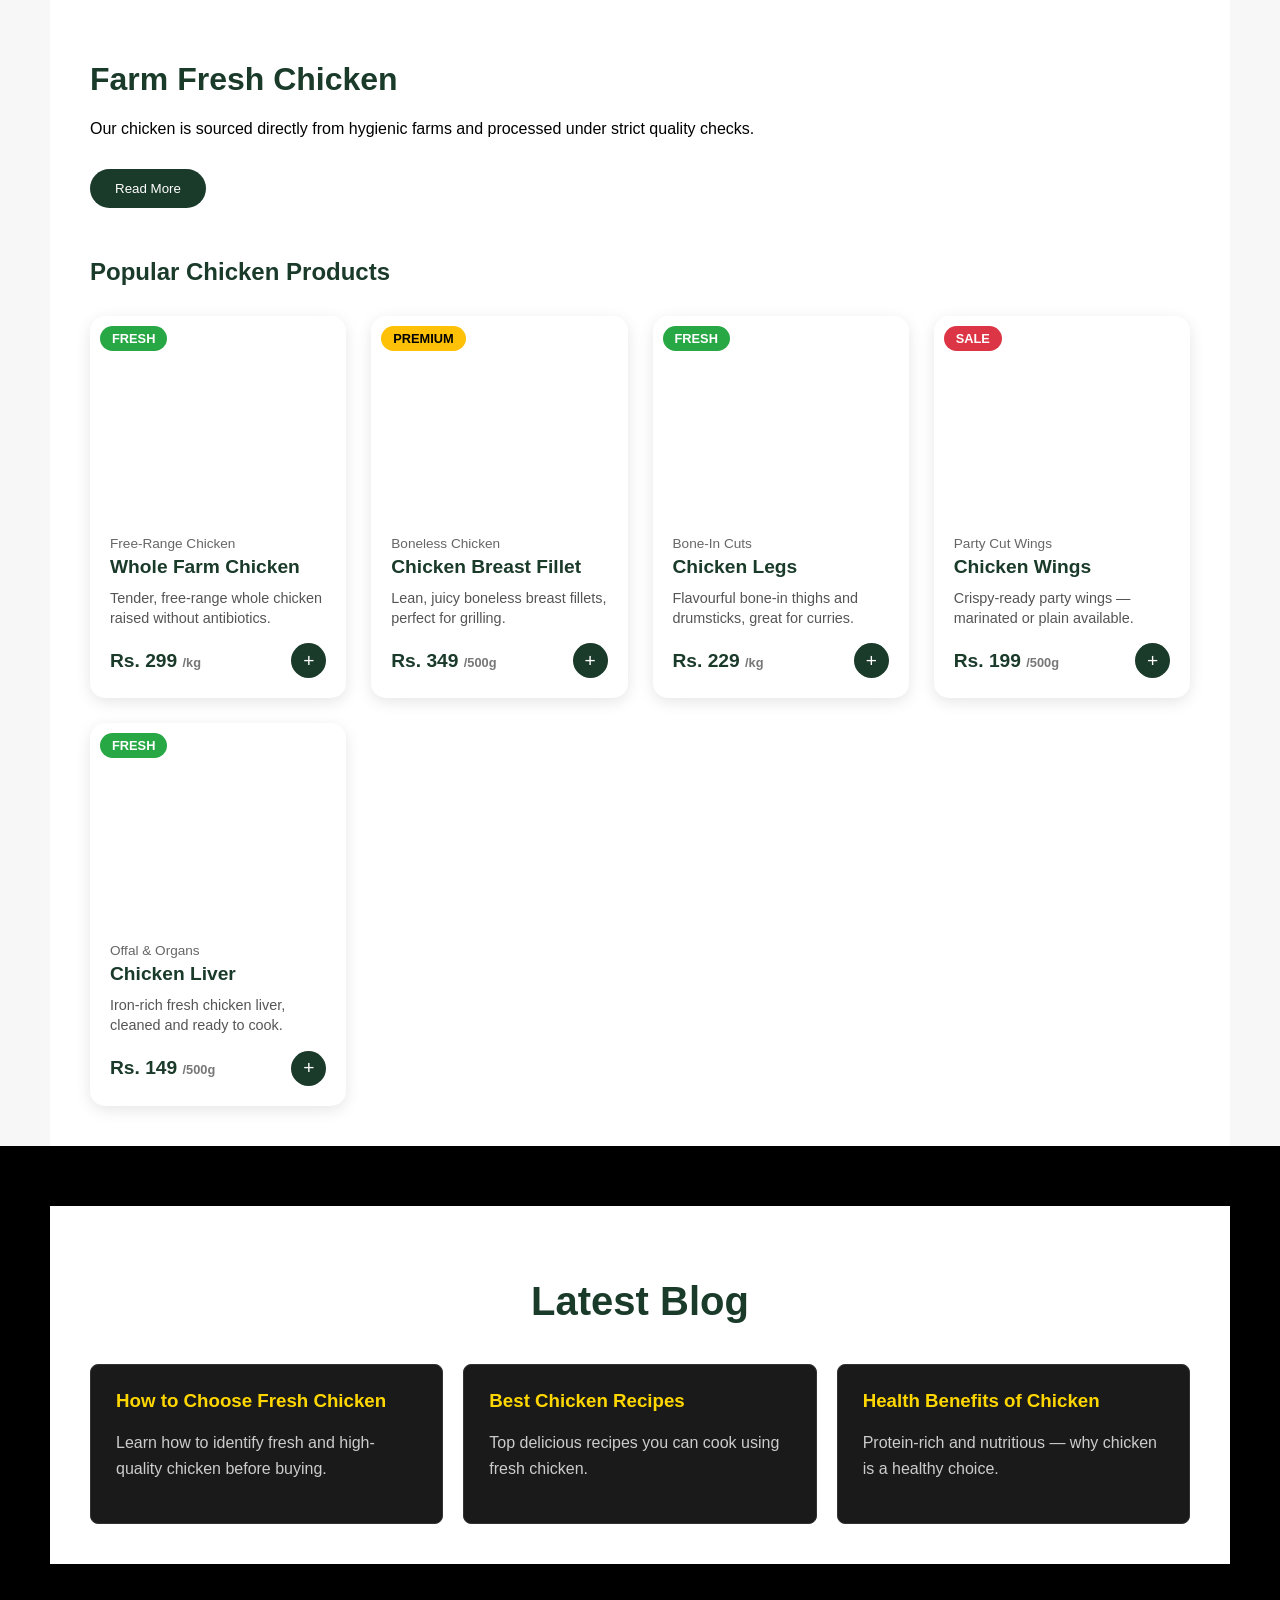
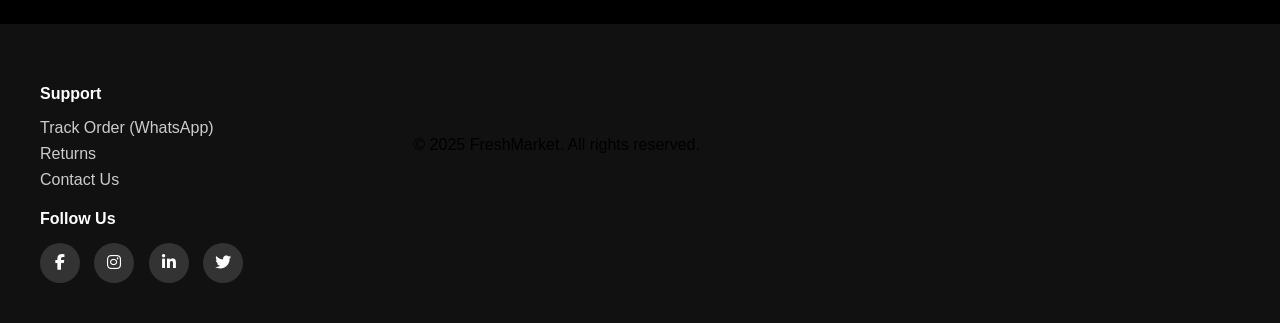
==== chicken.html @ e904e816 "Add files via upload" ====
<!DOCTYPE html>
<html lang="en">
<head>
    <meta charset="UTF-8">
    <meta name="viewport" content="width=device-width, initial-scale=1.0">

    <title>Fresh Chicken Online | Farm Fresh Chicken Delivery</title>
    <meta name="description" content="Order farm fresh chicken online. Premium quality, hygienic processing, and fast delivery.">
    <meta name="keywords" content="fresh chicken, buy chicken online, chicken delivery">
    <meta name="author" content="FreshMarket">

    <link rel="stylesheet" href="https://cdnjs.cloudflare.com/ajax/libs/font-awesome/6.5.0/css/all.min.css">

    <style>
        body {
            font-family: Arial, sans-serif;
            margin: 0;
            background: #f7f7f7;
        }

        /* Header */
        .header {
            background: #1A3A2A;
            color: white;
            text-align: center;
            padding: 20px;
        }

        /* Container */
        .container {
            max-width: 1100px;
            margin: auto;
            background: white;
            padding: 40px;
            animation: fadeIn 1s ease;
        }

        @keyframes fadeIn {
            from { opacity: 0; transform: translateY(20px); }
            to { opacity: 1; transform: translateY(0); }
        }

        .hero-img {
            width: 100%;
            border-radius: 15px;
            margin-bottom: 20px;
        }

        h1, h2 {
            color: #1A3A2A;
        }

        .read-more {
            display: none;
            margin-top: 10px;
        }

        .btn {
            background: #1A3A2A;
            color: white;
            padding: 12px 25px;
            border: none;
            border-radius: 30px;
            cursor: pointer;
            margin-top: 15px;
        }

        /* Updated Product Grid & Cards */
        .products-grid {
            display: grid;
            grid-template-columns: repeat(auto-fit, minmax(250px, 1fr));
            gap: 25px;
            margin-top: 30px;
        }

        .product-card {
            background: white;
            border-radius: 15px;
            box-shadow: 0 4px 15px rgba(0,0,0,0.1);
            overflow: hidden;
            transition: 0.3s;
            display: flex;
            flex-direction: column;
        }

        .product-card:hover {
            transform: translateY(-5px);
        }

        .product-img-wrap {
            position: relative;
            height: 200px;
        }

        .product-img {
            width: 100%;
            height: 100%;
            object-fit: cover;
        }

        /* Badges */
        .product-badge {
            position: absolute;
            top: 10px;
            left: 10px;
            padding: 5px 12px;
            border-radius: 20px;
            font-size: 0.8rem;
            color: white;
            font-weight: bold;
            text-transform: uppercase;
        }

        .badge-fresh { background: #28a745; }
        .badge-premium { background: #ffc107; color: #000; }
        .badge-sale { background: #dc3545; }

        .product-body {
            padding: 20px;
            flex-grow: 1;
            display: flex;
            flex-direction: column;
        }

        .product-cat {
            color: #666;
            font-size: 0.85rem;
            margin-bottom: 5px;
        }

        .product-name {
            font-size: 1.2rem;
            font-weight: bold;
            color: #1A3A2A;
            margin-bottom: 10px;
        }

        .product-desc {
            font-size: 0.9rem;
            color: #555;
            margin-bottom: 15px;
            line-height: 1.4;
        }

        .product-footer {
            display: flex;
            justify-content: space-between;
            align-items: center;
            margin-top: auto;
        }

        .product-price {
            font-size: 1.2rem;
            font-weight: bold;
            color: #1A3A2A;
        }

        .product-price .unit {
            font-size: 0.8rem;
            color: #777;
        }

        .add-btn {
            background: #1A3A2A;
            color: white;
            border: none;
            width: 35px;
            height: 35px;
            border-radius: 50%;
            cursor: pointer;
            font-size: 1.2rem;
            display: flex;
            align-items: center;
            justify-content: center;
            transition: 0.2s;
        }

        .add-btn:hover {
            background: #28a745;
        }

    </style>
</head>
<body>

    <div class="container">

        <h1>Farm Fresh Chicken</h1>
        <p>Our chicken is sourced directly from hygienic farms and processed under strict quality checks.</p>

        <div class="read-more" id="moreText">
            <p>
                We ensure antibiotic-free, hormone-free poultry delivered in temperature-controlled packaging.
                Every piece is cut fresh and sealed to maintain taste and nutrition.
                Perfect for curries, grills, and everyday cooking.
            </p>
        </div>
        <button class="btn" onclick="toggleRead()">Read More</button>

        <h2 style="margin-top: 50px;">Popular Chicken Products</h2>
        <div id="productsGrid" class="products-grid">
            </div>
    </div>

    <script>
        // Data provided by the user
        const products = [
            { id:1, cat:'chicken', name:'Whole Farm Chicken', sub:'Free-Range Chicken', price:'Rs. 299', unit:'/kg', badge:'fresh', badgeLabel:'Fresh', desc:'Tender, free-range whole chicken raised without antibiotics.', img:'https://images.unsplash.com/photo-1587593810167-a84920ea0781?w=600&q=80' },
            { id:2, cat:'chicken', name:'Chicken Breast Fillet', sub:'Boneless Chicken', price:'Rs. 349', unit:'/500g', badge:'premium', badgeLabel:'Premium', desc:'Lean, juicy boneless breast fillets, perfect for grilling.', img:'https://images.unsplash.com/photo-1682991136736-a2b44623eeba?w=500&auto=format&fit=crop&q=60' },
            { id:3, cat:'chicken', name:'Chicken Legs', sub:'Bone-In Cuts', price:'Rs. 229', unit:'/kg', badge:'fresh', badgeLabel:'Fresh', desc:'Flavourful bone-in thighs and drumsticks, great for curries.', img:'https://media.istockphoto.com/id/1351966480/photo/raw-chicken-drum-stick-or-leg-pieces.webp?a=1&b=1&s=612x612&w=0&k=20&c=igDbLb6wiDadajXGD3pyt2d3ijChe7ovx_XZblskCac=' },
            { id:4, cat:'chicken', name:'Chicken Wings', sub:'Party Cut Wings', price:'Rs. 199', unit:'/500g', badge:'sale', badgeLabel:'Sale', desc:'Crispy-ready party wings — marinated or plain available.', img:'https://media.istockphoto.com/id/1130423940/photo/raw-chicken-wings.webp?a=1&b=1&s=612x612&w=0&k=20&c=3L_in81CK1aBq9viFOgYk0ZvPSkTZ2IHqcJkPZ5LTrU=' },
            { id:6, cat:'chicken', name:'Chicken Liver', sub:'Offal & Organs', price:'Rs. 149', unit:'/500g', badge:'fresh', badgeLabel:'Fresh', desc:'Iron-rich fresh chicken liver, cleaned and ready to cook.', img:'https://media.istockphoto.com/id/1266413084/photo/fresh-chicken-liver-on-a-cutting-board-with-cooking-ingredients.webp?a=1&b=1&s=612x612&w=0&k=20&c=8vWkVTcsEAAaOYxZyqfM0vT5w5yUyzNh_hho4cezIBc=' }
        ];

        // Rendering Function
        function renderProducts(filter = 'all') {
            const grid = document.getElementById('productsGrid');
            const filtered = filter === 'all' ? products : products.filter(p => p.cat === filter);
            grid.innerHTML = filtered.map(p => `
                <div class="product-card" data-cat="${p.cat}">
                    <div class="product-img-wrap">
                        <img class="product-img" src="${p.img}" alt="${p.name}" loading="lazy" onerror="this.src='https://images.unsplash.com/photo-1542838132-92c53300491e?w=600&q=80'">
                        <span class="product-badge badge-${p.badge}">${p.badgeLabel}</span>
                    </div>
                    <div class="product-body">
                        <div class="product-cat">${p.sub}</div>
                        <div class="product-name">${p.name}</div>
                        <div class="product-desc">${p.desc}</div>
                        <div class="product-footer">
                            <div class="product-price">${p.price} <span class="unit">${p.unit}</span></div>
                            <button class="add-btn" onclick="addToCart('${p.name}')" title="Add to cart">+</button>
                        </div>
                    </div>
                </div>
            `).join('');
        }

        // Helper Functions
        function toggleRead() {
            const moreText = document.getElementById("moreText");
            if (moreText.style.display === "block") {
                moreText.style.display = "none";
            } else {
                moreText.style.display = "block";
            }
        }

        function addToCart(name) {
            alert(name + " added to cart!");
        }

        // Initialize display
        window.onload = () => {
            renderProducts();
        };
        
    </script>
    
</body>
</html>

<html>
  
<section class="blog-section">
  <div class="container">
    <h2 class="section-title">Latest Blog</h2>

    <div class="blog-grid">
      <article class="blog-card">
        <h3>How to Choose Fresh Chicken</h3>
        <p>Learn how to identify fresh and high-quality chicken before buying.</p>
      </article>

      <article class="blog-card">
        <h3>Best Chicken Recipes</h3>
        <p>Top delicious recipes you can cook using fresh chicken.</p>
      </article>

      <article class="blog-card">
        <h3>Health Benefits of Chicken</h3>
        <p>Protein-rich and nutritious — why chicken is a healthy choice.</p>
      </article>
    </div>
  </div>
</section>

<style>
  /* Main Section Styles */
  .blog-section {
    background-color: #000000; /* True Black Background */
    color: #ffffff;           /* White text for contrast */
    padding: 60px 20px;
    font-family: sans-serif;
  }

  .section-title {
    text-align: center;
    font-size: 2.5rem;
    margin-bottom: 40px;
    color: #Black;
  }

  /* Grid Layout */
  .blog-grid {
    display: grid;
    grid-template-columns: repeat(auto-fit, minmax(300px, 1fr));
    gap: 20px;
    max-width: 1200px;
    margin: 0 auto;
  }

  /* Card Styling */
  .blog-card {
    background-color: #1a1a1a; /* Dark grey card for depth */
    padding: 25px;
    border-radius: 8px;
    border: 1px solid #333;    /* Subtle border */
    transition: transform 0.3s ease;
  }

  .blog-card:hover {
    transform: translateY(-5px);
    border-color: #555;
  }

  .blog-card h3 {
    margin-top: 0;
    color: #ffd700; /* Gold accent for headers */
  }

  .blog-card p {
    color: #cccccc;
    line-height: 1.6;
  }
</style>


<!-- Font Awesome (ADD IN HEAD) -->
<link rel="stylesheet" href="https://cdnjs.cloudflare.com/ajax/libs/font-awesome/6.4.0/css/all.min.css">

<div class="footer">
<div class="footer-col">
<h4>Support</h4>
<ul>
  <li><a href="https://wa.me/918197451760">Track Order (WhatsApp)</a></li>
  <li><a href="mailto:freshmarket.gt.tc.com">Returns</a></li>
  <li><a href="tel:+918197451760">Contact Us</a></li>
</ul>
  <div class="footer-col">
    <h4>Follow Us</h4>
    <div class="social-links">
      <a href="https://www.facebook.com/" target="_blank"><i class="fab fa-facebook-f"></i></a>
      <a href="https://www.instagram.com/" target="_blank"><i class="fab fa-instagram"></i></a>
      <a href="https://www.linkedin.com/" target="_blank"><i class="fab fa-linkedin-in"></i></a>
      <a href="https://twitter.com/" target="_blank"><i class="fab fa-twitter"></i></a>
    </div>
  </div>

</div>

<style>
.footer {
  display: flex;
  gap: 40px;
  flex-wrap: wrap;
  background: #111;
  padding: 40px;
}

.footer-col h4 {
  color: #fff;
  margin-bottom: 15px;
}

.footer-col ul {
  list-style: none;
  padding: 0;
}

.footer-col ul li a {
  color: #ccc;
  text-decoration: none;
  display: block;
  margin-bottom: 8px;
}

.social-links a {
  display: inline-block;
  height: 40px;
  width: 40px;
  background: #333;
  margin-right: 10px;
  text-align: center;
  line-height: 40px;
  border-radius: 50%;
  color: #fff;
  transition: 0.3s;
}

.social-links a:hover {
  background: #e63946;
}
</style>
<ul>
<div class="footer">
    <ul/>
<div class="footer-bottom">
<p>© 2025 FreshMarket. All rights reserved.</p>
</div>
<p>
<script>
let cartCount = 0;
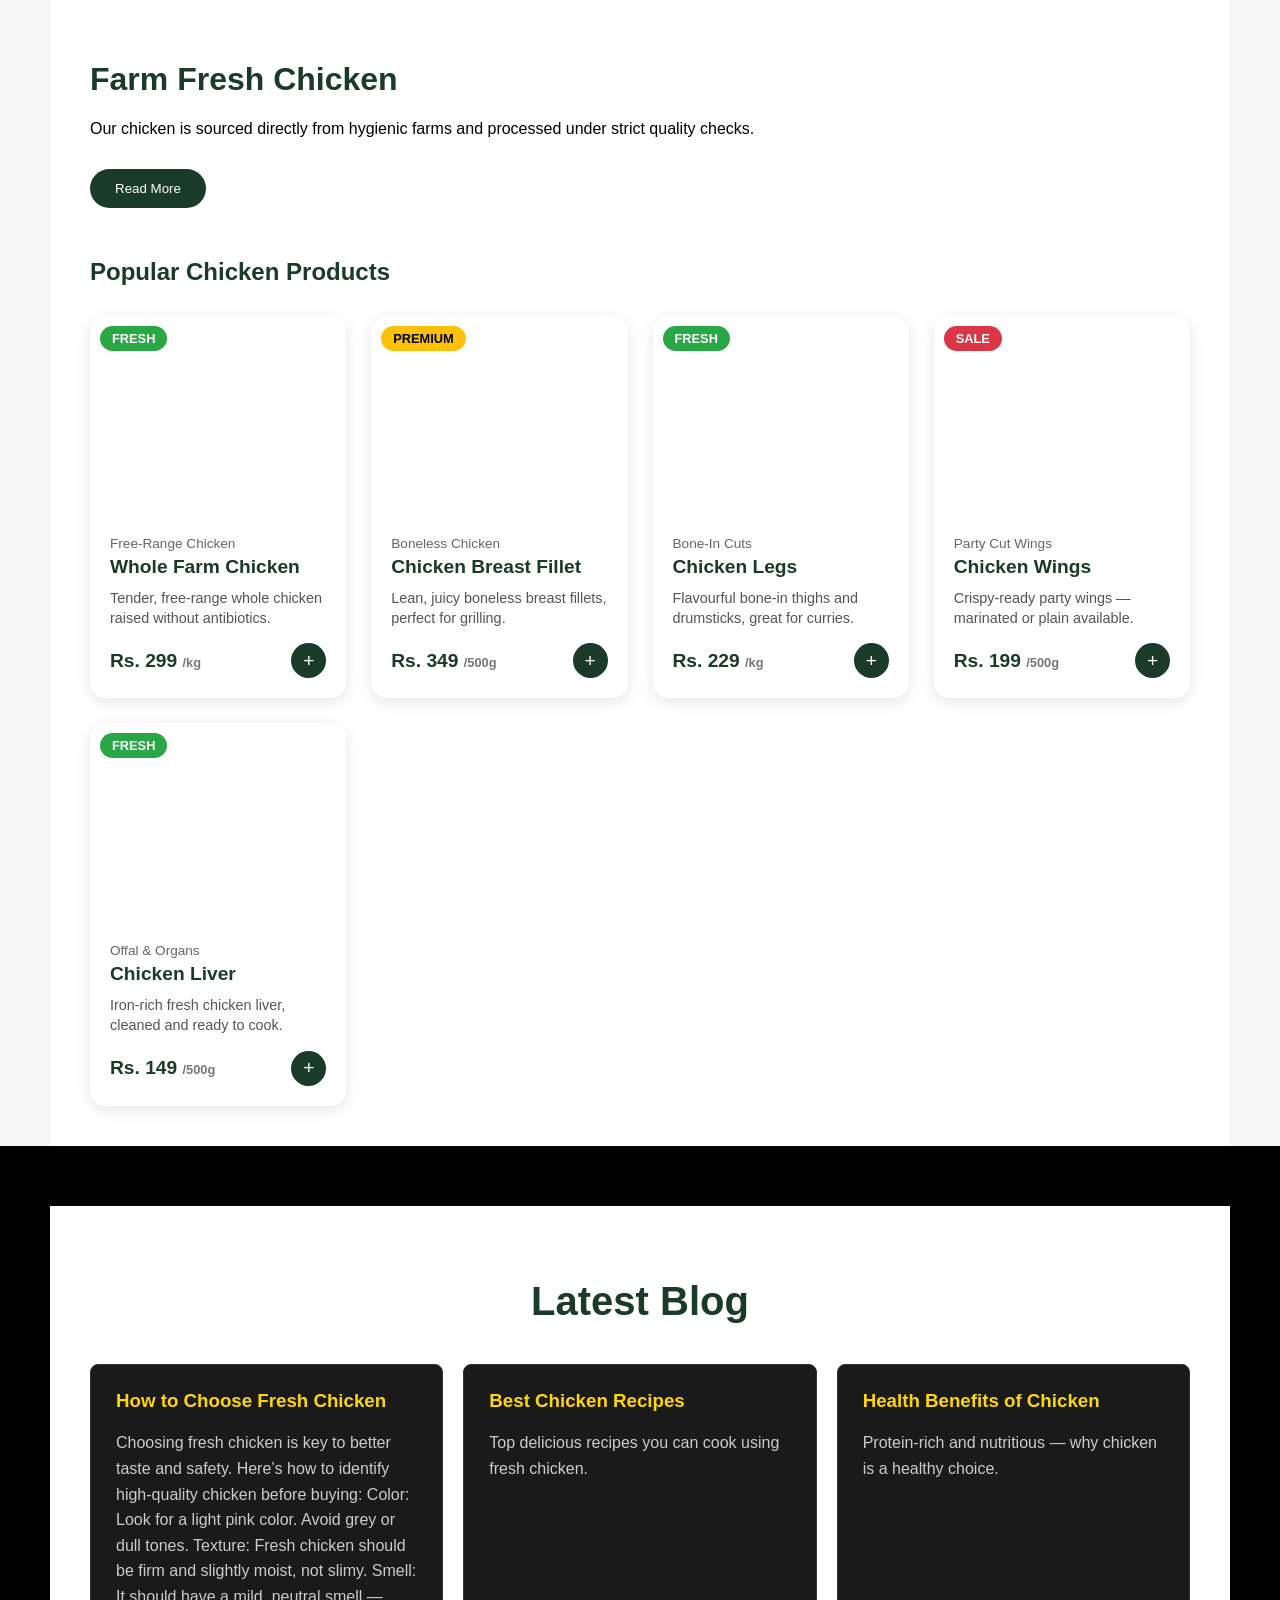
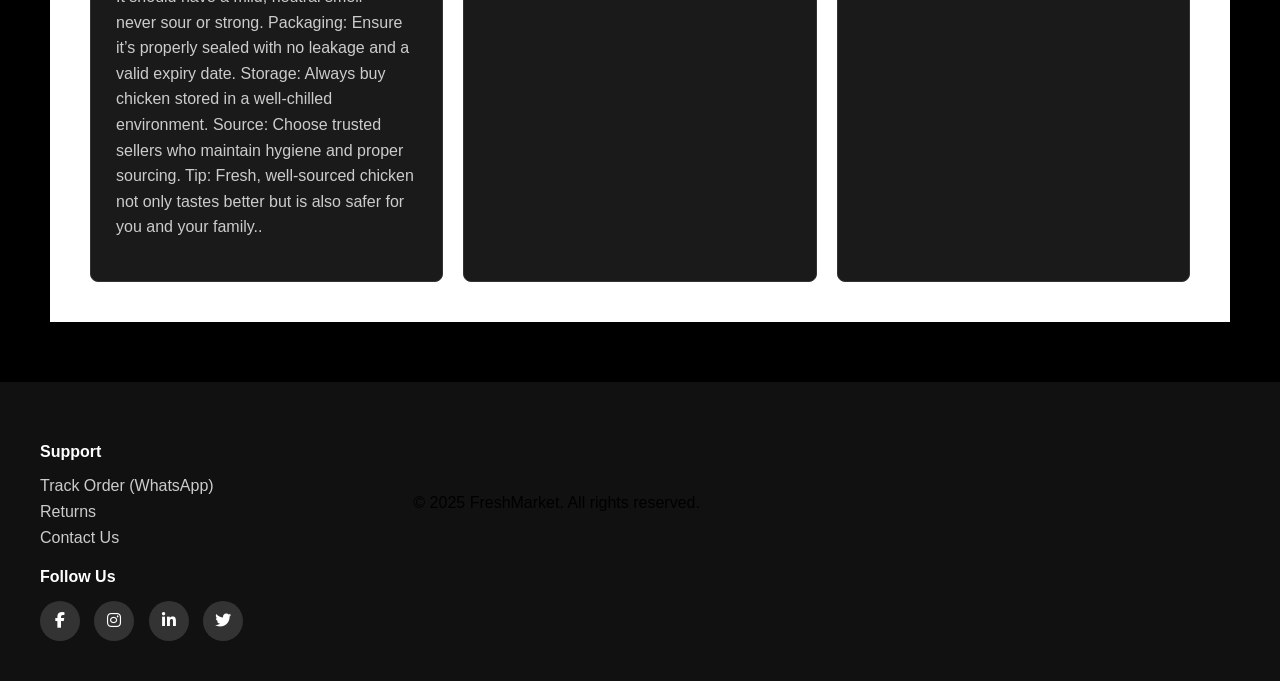
==== commit 643cb95c: "Update chicken.html" ====
--- a/chicken.html
+++ b/chicken.html
@@ -1,6 +1,15 @@
 <!DOCTYPE html>
 <html lang="en">
 <head>
+    <!-- Google tag (gtag.js) -->
+<script async src="https://www.googletagmanager.com/gtag/js?id=G-Z28W8X3R61"></script>
+<script>
+  window.dataLayer = window.dataLayer || [];
+  function gtag(){dataLayer.push(arguments);}
+  gtag('js', new Date());
+
+  gtag('config', 'G-Z28W8X3R61');
+</script>
     <meta charset="UTF-8">
     <meta name="viewport" content="width=device-width, initial-scale=1.0">
 
@@ -268,7 +277,16 @@
     <div class="blog-grid">
       <article class="blog-card">
         <h3>How to Choose Fresh Chicken</h3>
-        <p>Learn how to identify fresh and high-quality chicken before buying.</p>
+        <p>Choosing fresh chicken is key to better taste and safety. Here’s how to identify high-quality chicken before buying:
+
+Color: Look for a light pink color. Avoid grey or dull tones.
+Texture: Fresh chicken should be firm and slightly moist, not slimy.
+Smell: It should have a mild, neutral smell — never sour or strong.
+Packaging: Ensure it’s properly sealed with no leakage and a valid expiry date.
+Storage: Always buy chicken stored in a well-chilled environment.
+Source: Choose trusted sellers who maintain hygiene and proper sourcing.
+
+Tip: Fresh, well-sourced chicken not only tastes better but is also safer for you and your family..</p>
       </article>
 
       <article class="blog-card">
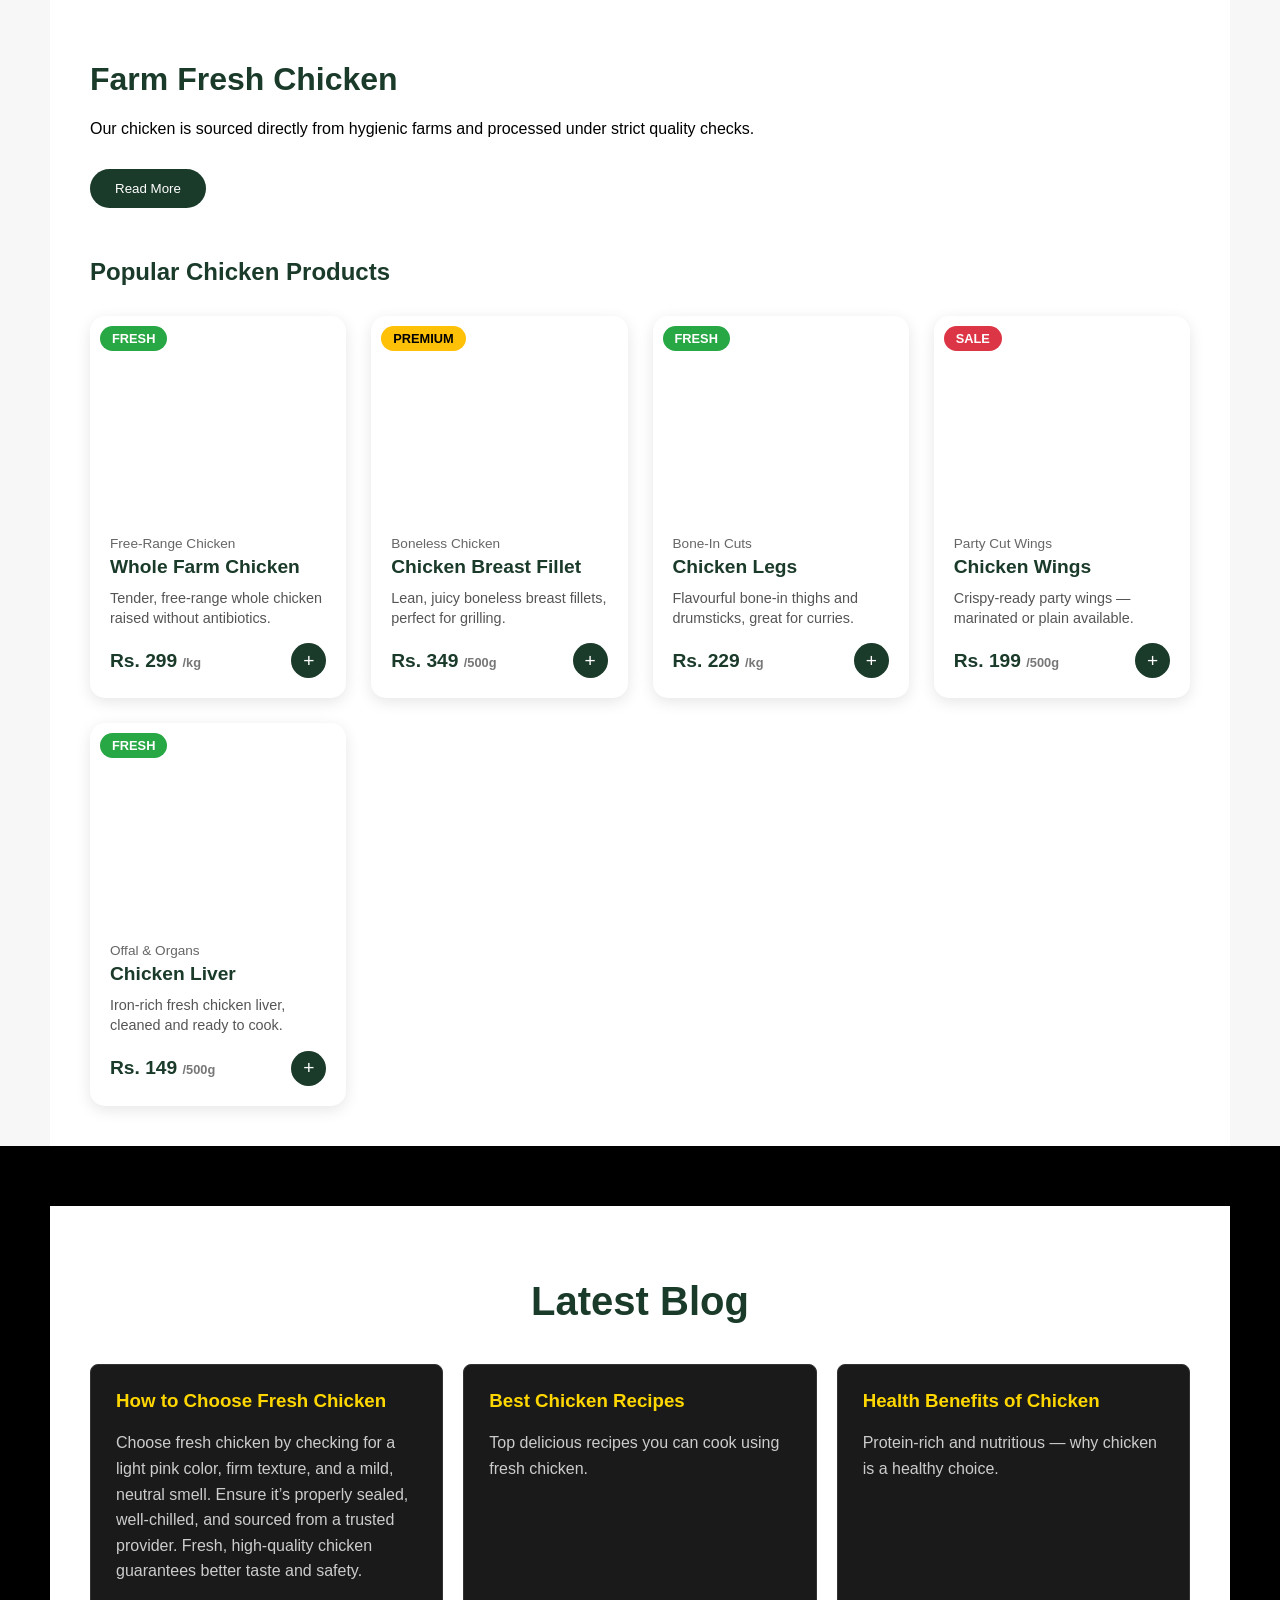
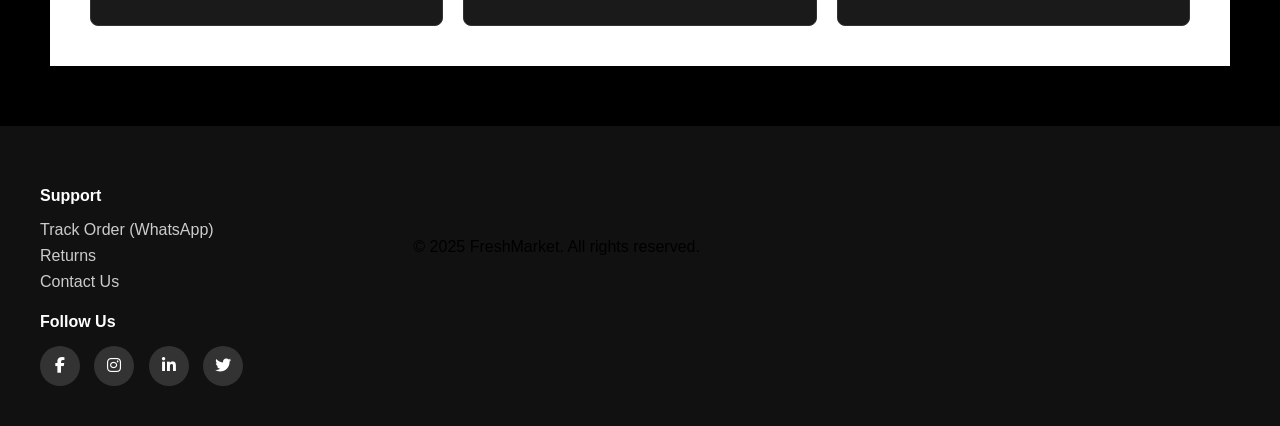
==== commit f4a15175: "Update chicken.html" ====
--- a/chicken.html
+++ b/chicken.html
@@ -277,16 +277,7 @@
     <div class="blog-grid">
       <article class="blog-card">
         <h3>How to Choose Fresh Chicken</h3>
-        <p>Choosing fresh chicken is key to better taste and safety. Here’s how to identify high-quality chicken before buying:
-
-Color: Look for a light pink color. Avoid grey or dull tones.
-Texture: Fresh chicken should be firm and slightly moist, not slimy.
-Smell: It should have a mild, neutral smell — never sour or strong.
-Packaging: Ensure it’s properly sealed with no leakage and a valid expiry date.
-Storage: Always buy chicken stored in a well-chilled environment.
-Source: Choose trusted sellers who maintain hygiene and proper sourcing.
-
-Tip: Fresh, well-sourced chicken not only tastes better but is also safer for you and your family..</p>
+        <p>Choose fresh chicken by checking for a light pink color, firm texture, and a mild, neutral smell. Ensure it’s properly sealed, well-chilled, and sourced from a trusted provider. Fresh, high-quality chicken guarantees better taste and safety.</p>
       </article>
 
       <article class="blog-card">
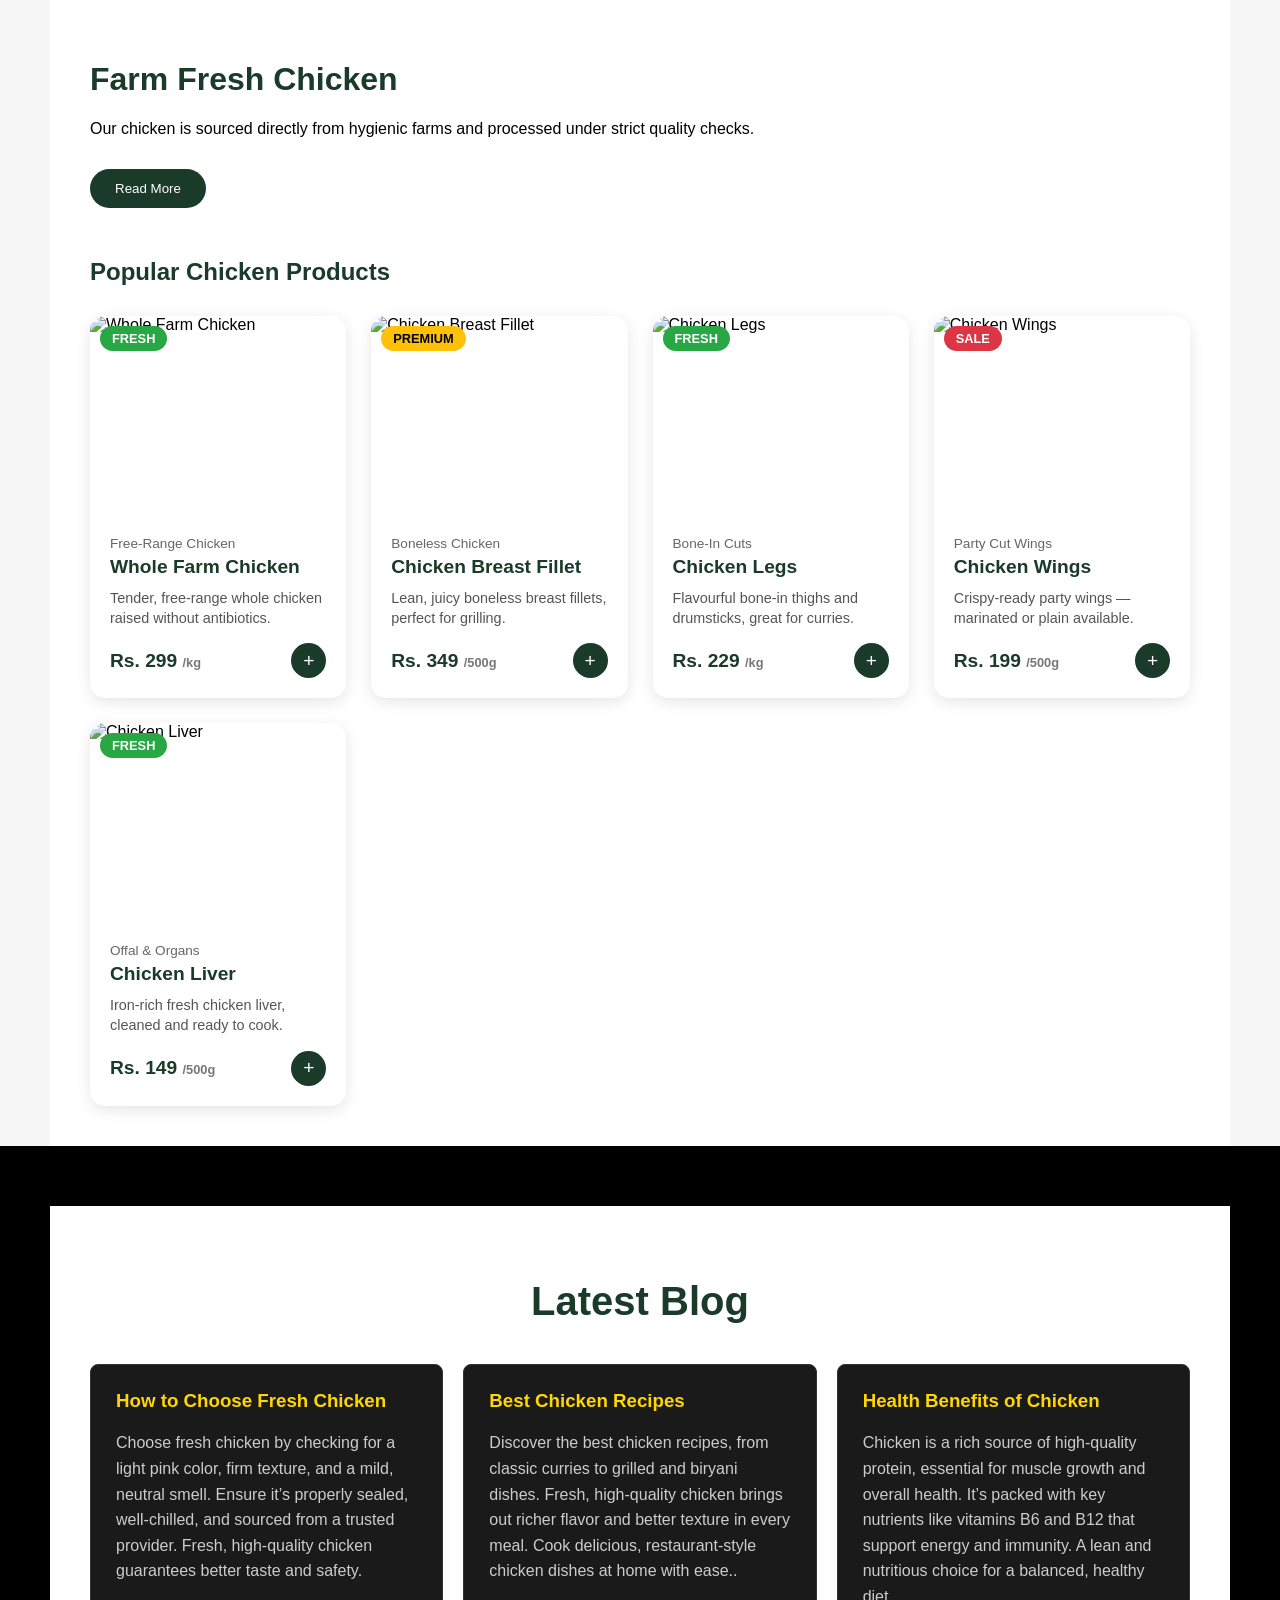
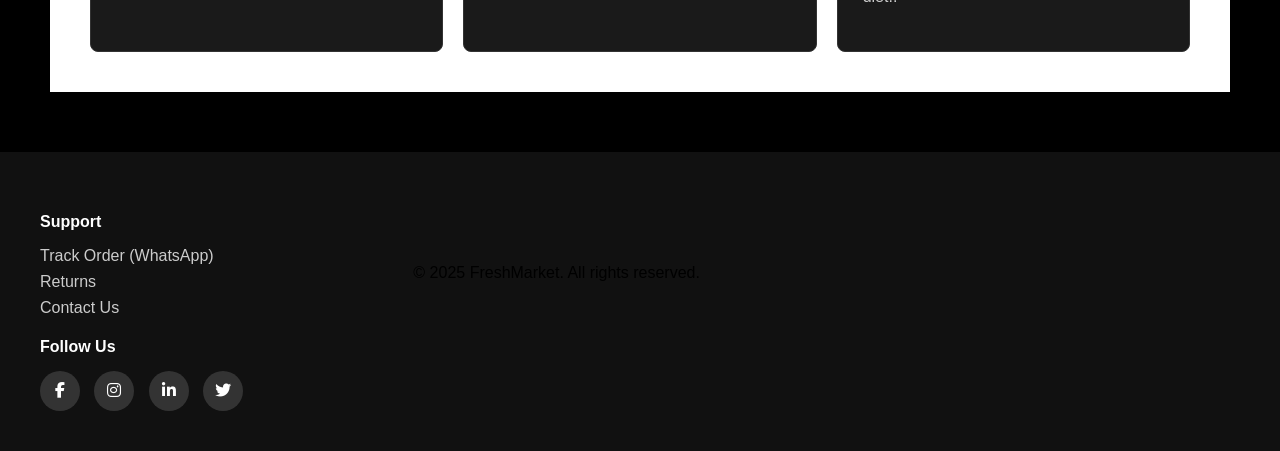
==== commit ec2f5d3e: "Update chicken.html" ====
--- a/chicken.html
+++ b/chicken.html
@@ -282,12 +282,12 @@
 
       <article class="blog-card">
         <h3>Best Chicken Recipes</h3>
-        <p>Top delicious recipes you can cook using fresh chicken.</p>
+        <p>Discover the best chicken recipes, from classic curries to grilled and biryani dishes. Fresh, high-quality chicken brings out richer flavor and better texture in every meal. Cook delicious, restaurant-style chicken dishes at home with ease..</p>
       </article>
 
       <article class="blog-card">
         <h3>Health Benefits of Chicken</h3>
-        <p>Protein-rich and nutritious — why chicken is a healthy choice.</p>
+        <p>Chicken is a rich source of high-quality protein, essential for muscle growth and overall health. It’s packed with key nutrients like vitamins B6 and B12 that support energy and immunity. A lean and nutritious choice for a balanced, healthy diet..</p>
       </article>
     </div>
   </div>
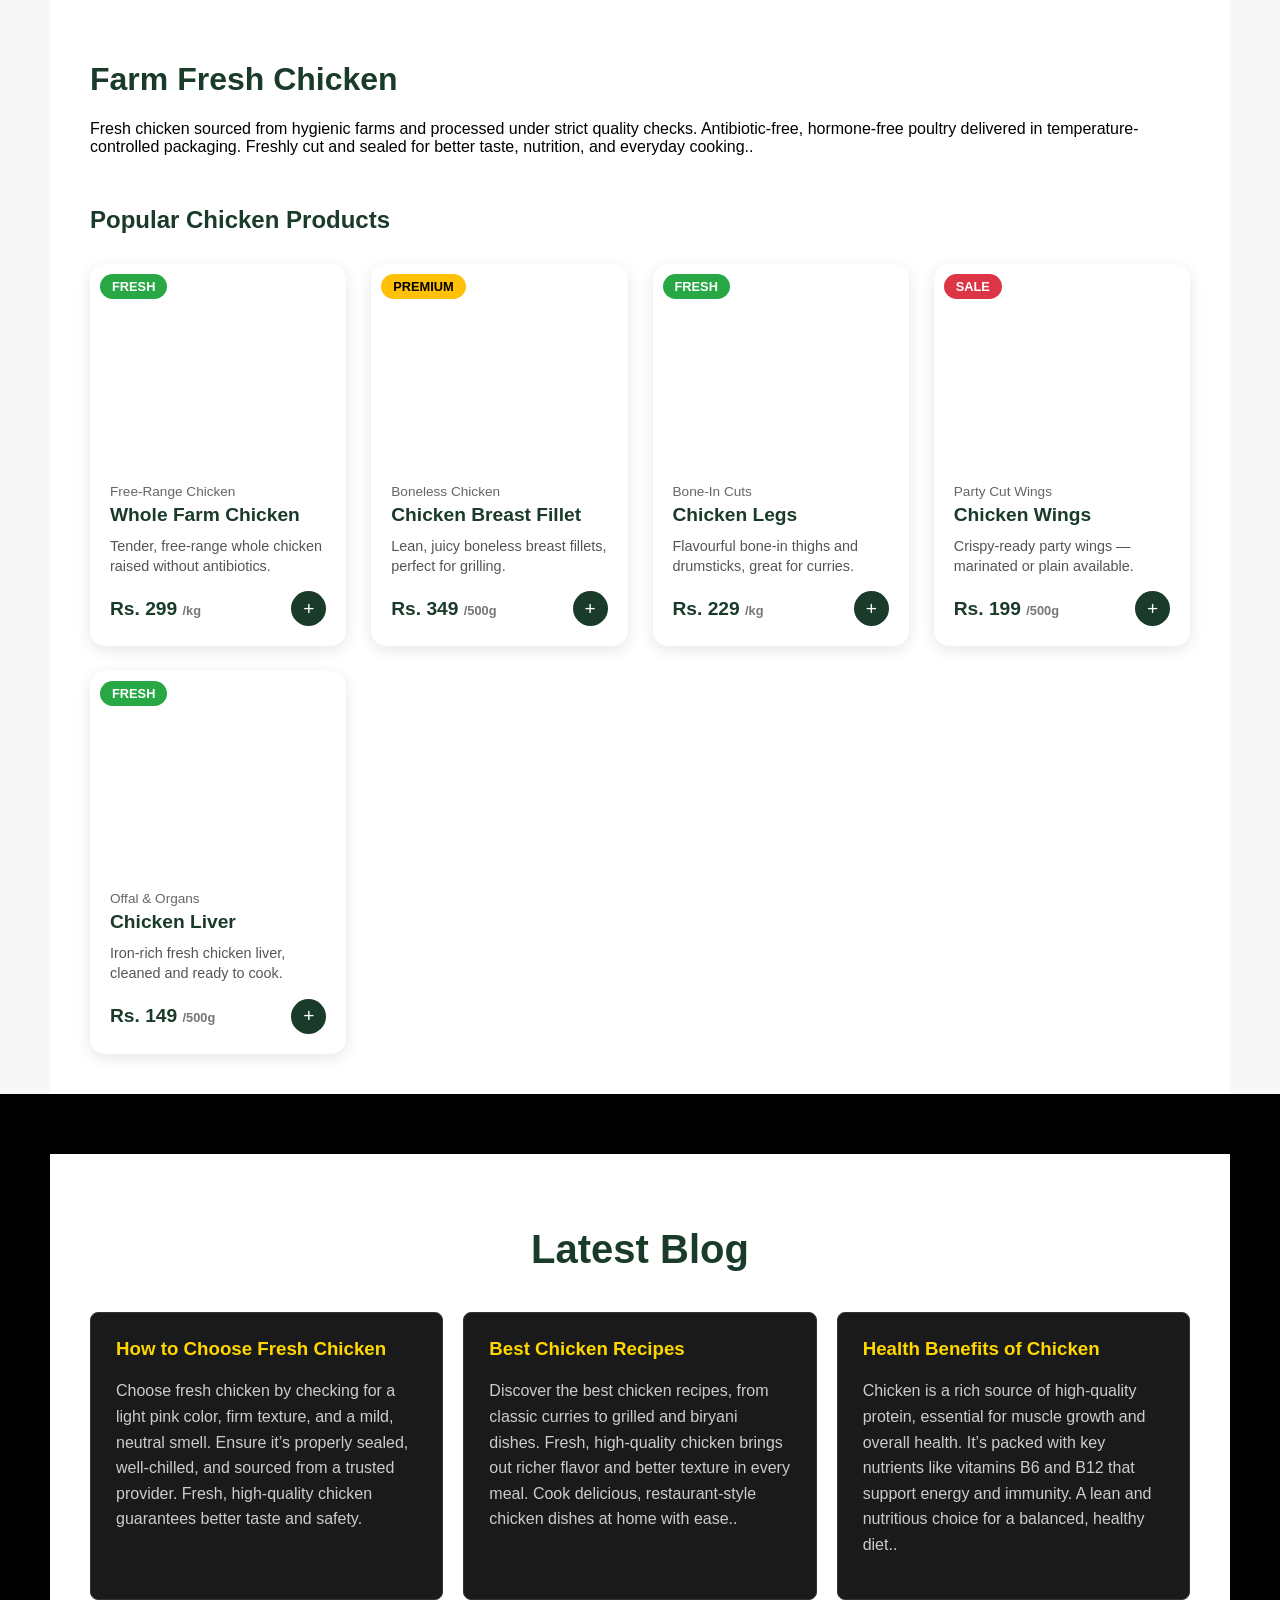
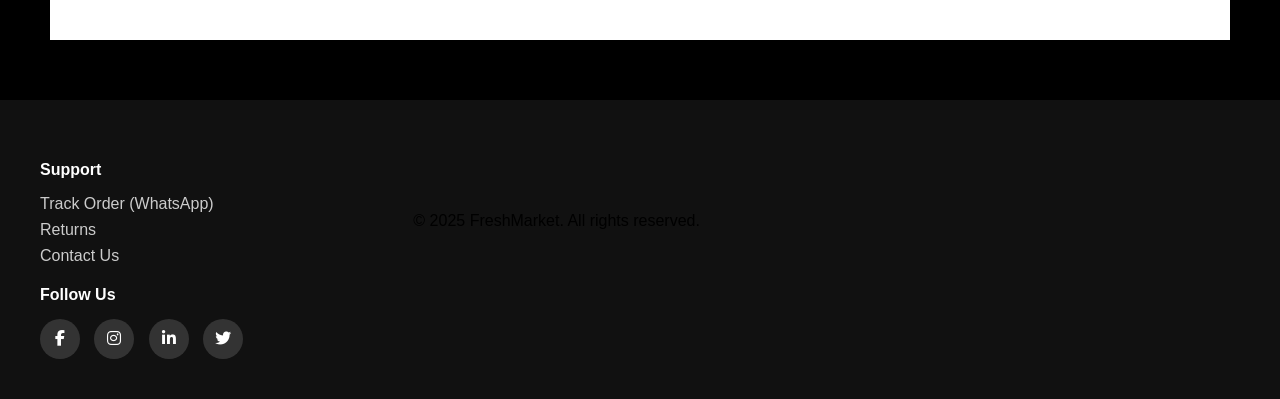
==== commit 5fd27194: "Update chicken.html" ====
--- a/chicken.html
+++ b/chicken.html
@@ -195,16 +195,7 @@
     <div class="container">
 
         <h1>Farm Fresh Chicken</h1>
-        <p>Our chicken is sourced directly from hygienic farms and processed under strict quality checks.</p>
-
-        <div class="read-more" id="moreText">
-            <p>
-                We ensure antibiotic-free, hormone-free poultry delivered in temperature-controlled packaging.
-                Every piece is cut fresh and sealed to maintain taste and nutrition.
-                Perfect for curries, grills, and everyday cooking.
-            </p>
-        </div>
-        <button class="btn" onclick="toggleRead()">Read More</button>
+        <p>Fresh chicken sourced from hygienic farms and processed under strict quality checks. Antibiotic-free, hormone-free poultry delivered in temperature-controlled packaging. Freshly cut and sealed for better taste, nutrition, and everyday cooking..</p>
 
         <h2 style="margin-top: 50px;">Popular Chicken Products</h2>
         <div id="productsGrid" class="products-grid">
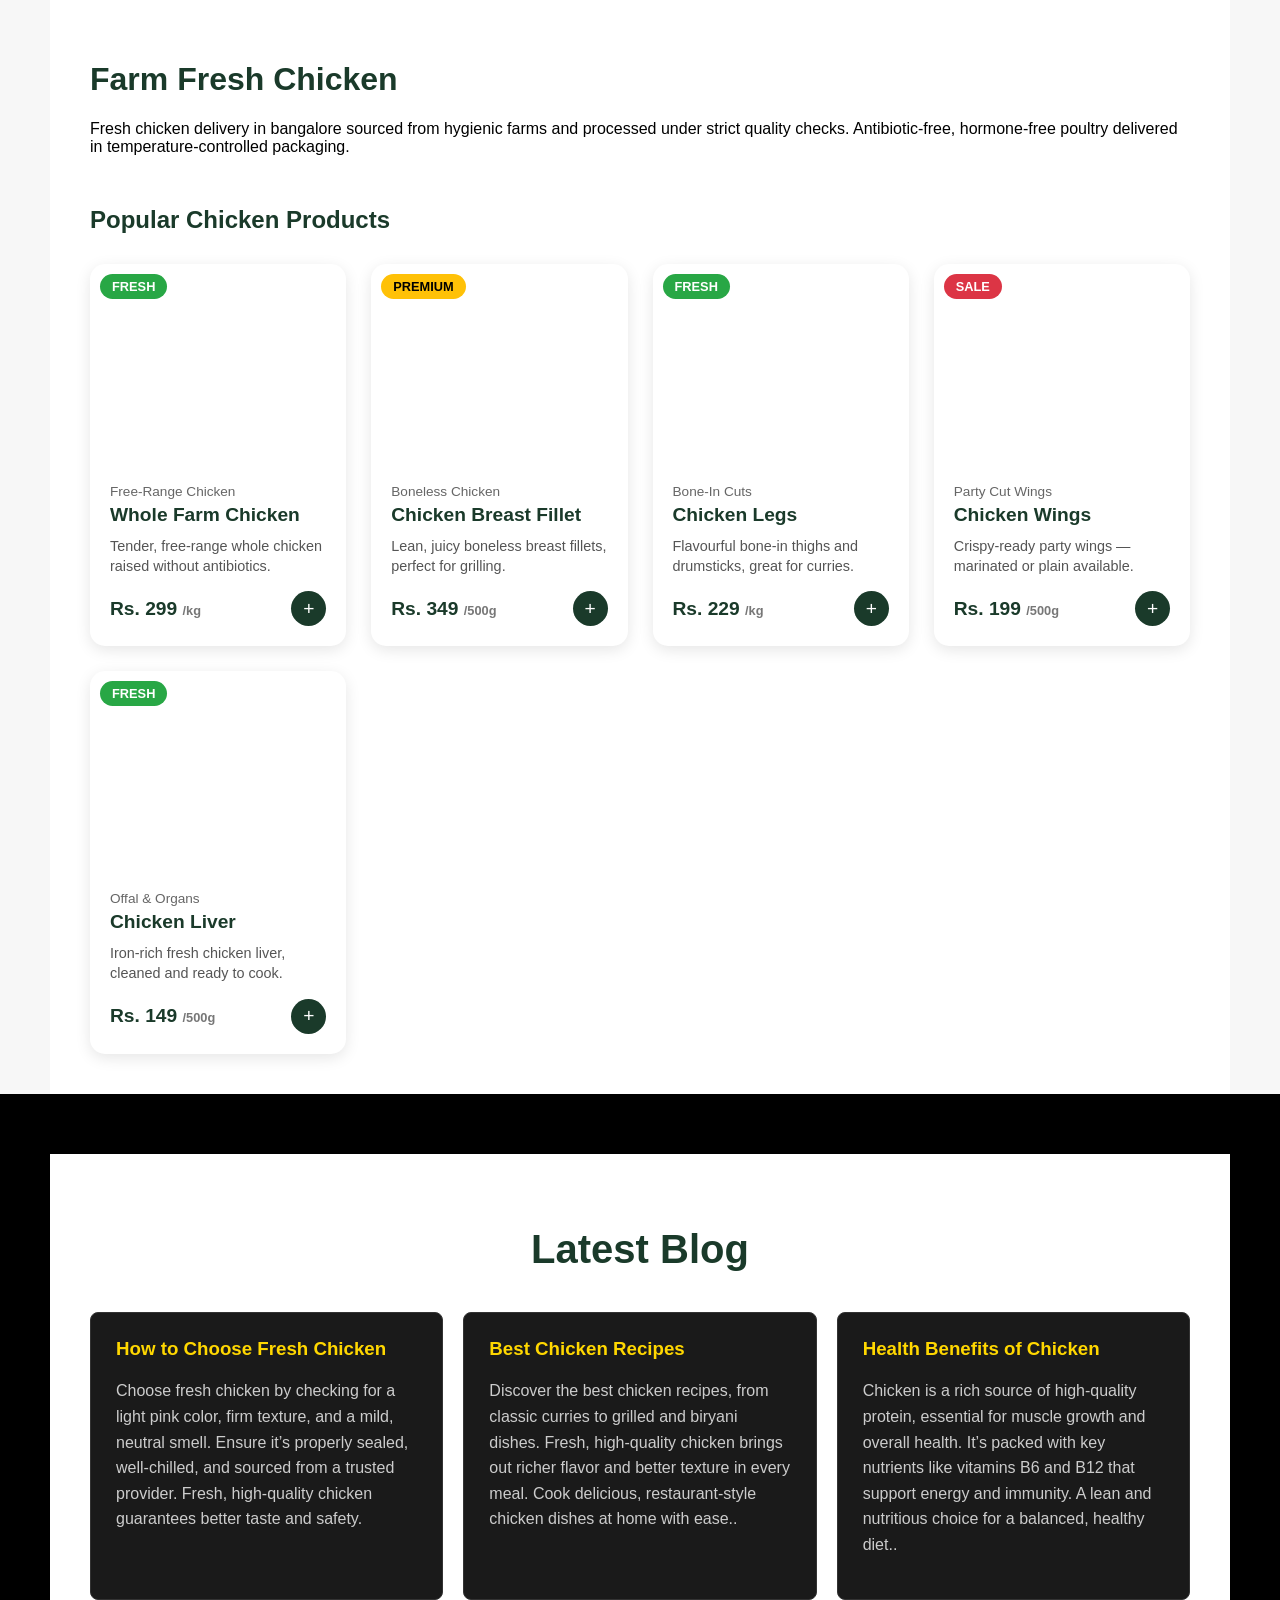
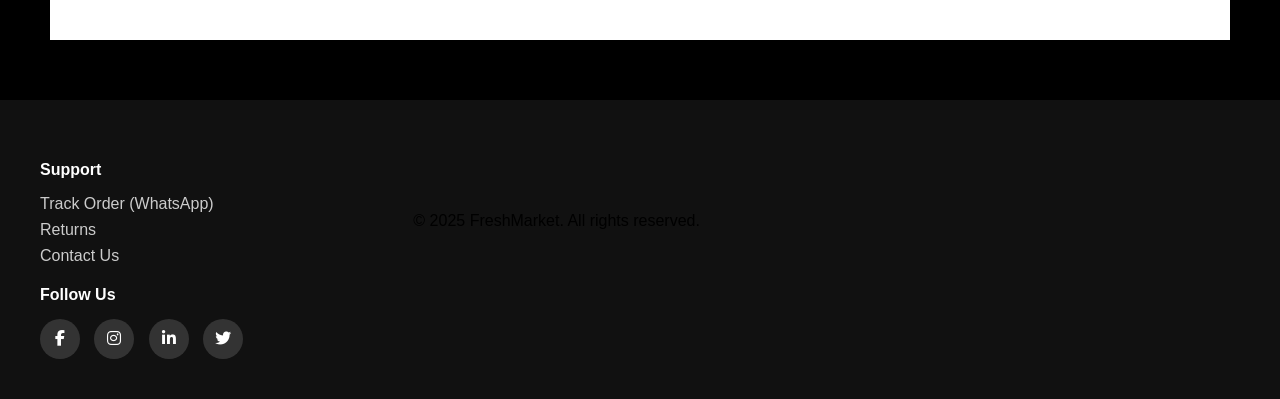
==== commit 0ef4a6ab: "Update chicken.html" ====
--- a/chicken.html
+++ b/chicken.html
@@ -195,7 +195,7 @@
     <div class="container">
 
         <h1>Farm Fresh Chicken</h1>
-        <p>Fresh chicken sourced from hygienic farms and processed under strict quality checks. Antibiotic-free, hormone-free poultry delivered in temperature-controlled packaging. Freshly cut and sealed for better taste, nutrition, and everyday cooking..</p>
+        <p>Fresh chicken delivery in bangalore sourced from hygienic farms and processed under strict quality checks. Antibiotic-free, hormone-free poultry delivered in temperature-controlled packaging.</p>
 
         <h2 style="margin-top: 50px;">Popular Chicken Products</h2>
         <div id="productsGrid" class="products-grid">
@@ -349,10 +349,10 @@
   <div class="footer-col">
     <h4>Follow Us</h4>
     <div class="social-links">
-      <a href="https://www.facebook.com/" target="_blank"><i class="fab fa-facebook-f"></i></a>
-      <a href="https://www.instagram.com/" target="_blank"><i class="fab fa-instagram"></i></a>
-      <a href="https://www.linkedin.com/" target="_blank"><i class="fab fa-linkedin-in"></i></a>
-      <a href="https://twitter.com/" target="_blank"><i class="fab fa-twitter"></i></a>
+      <a href="https://www.facebook.com/profile.php?id=61579455822538/" target="_blank"><i class="fab fa-facebook-f"></i></a>
+      <a href="https://www.instagram.com/freshmarket.gt.tc/" target="_blank"><i class="fab fa-instagram"></i></a>
+      <a href="https://www.linkedin.com/in/fresh-market-undefined-513167403/" target="_blank"><i class="fab fa-linkedin-in"></i></a>
+      <a href="https://x.com/Freshmarket1992/" target="_blank"><i class="fab fa-twitter"></i></a>
     </div>
   </div>
 
